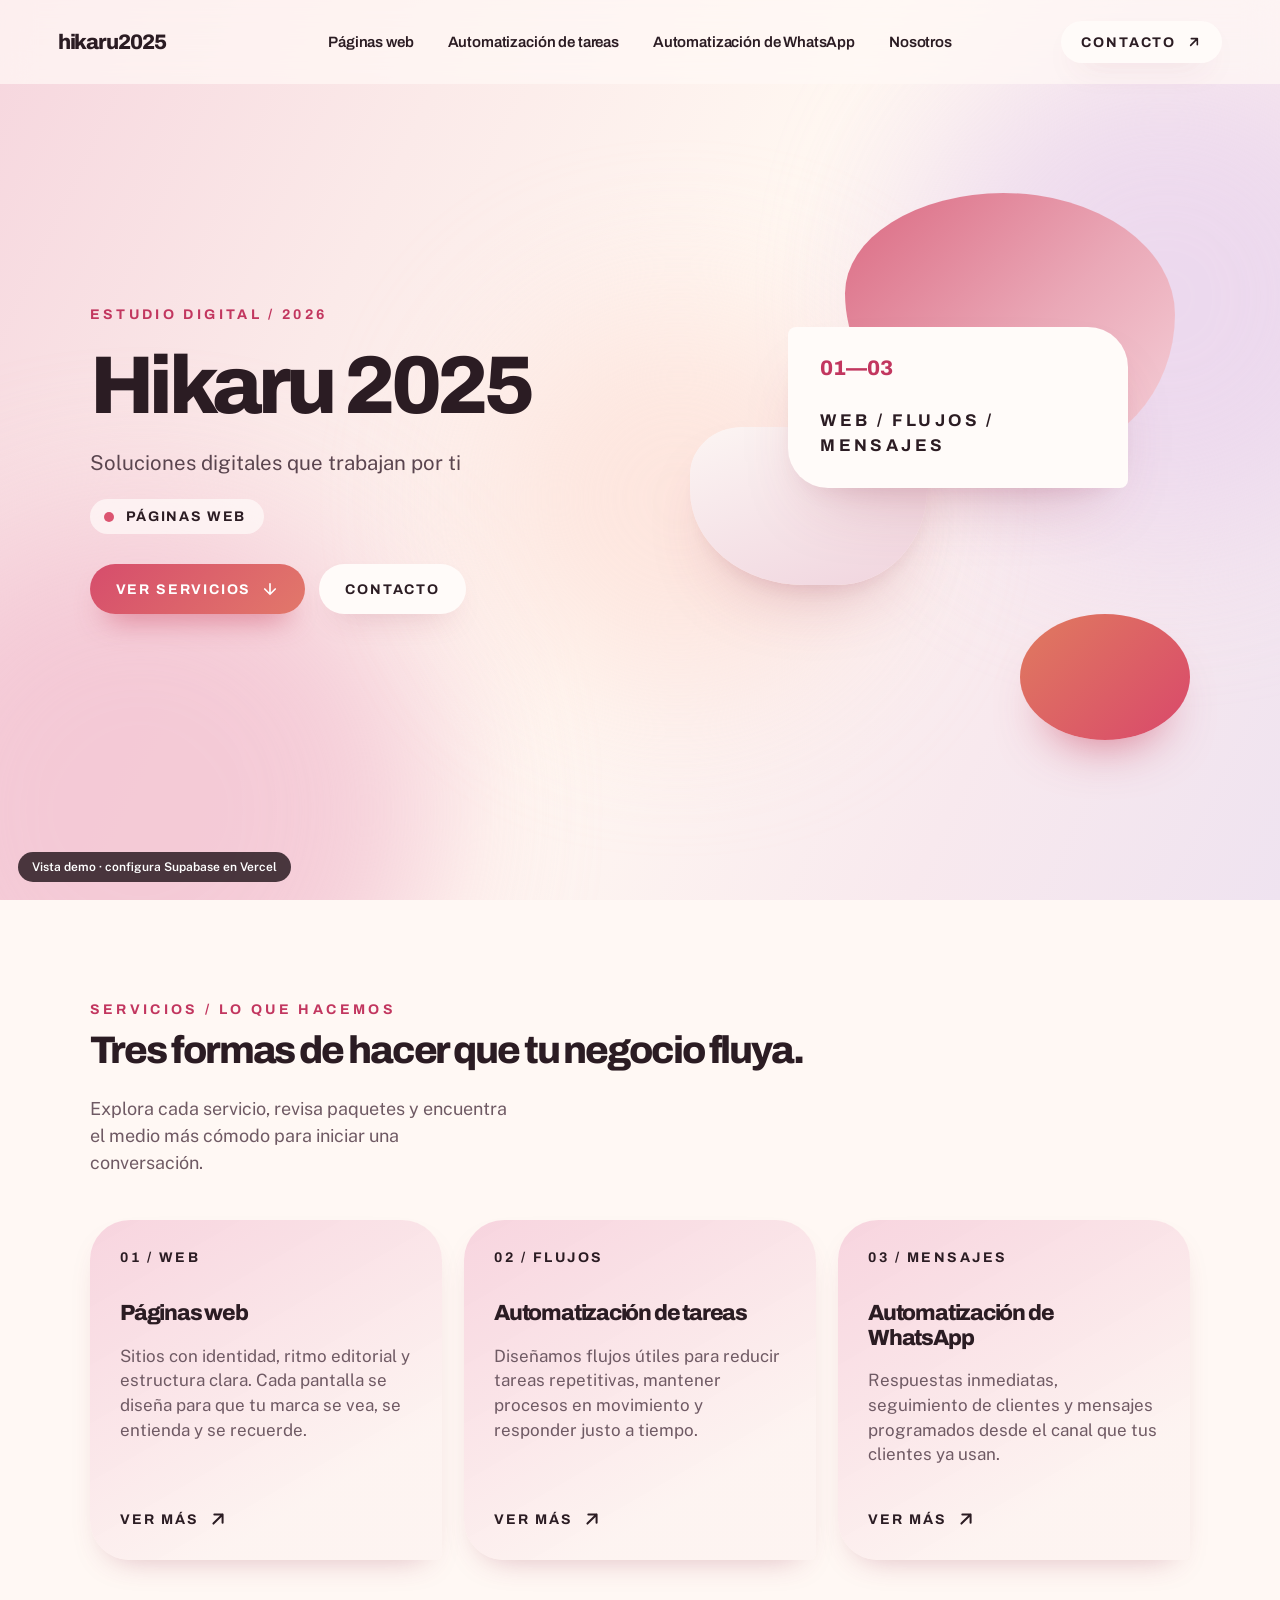
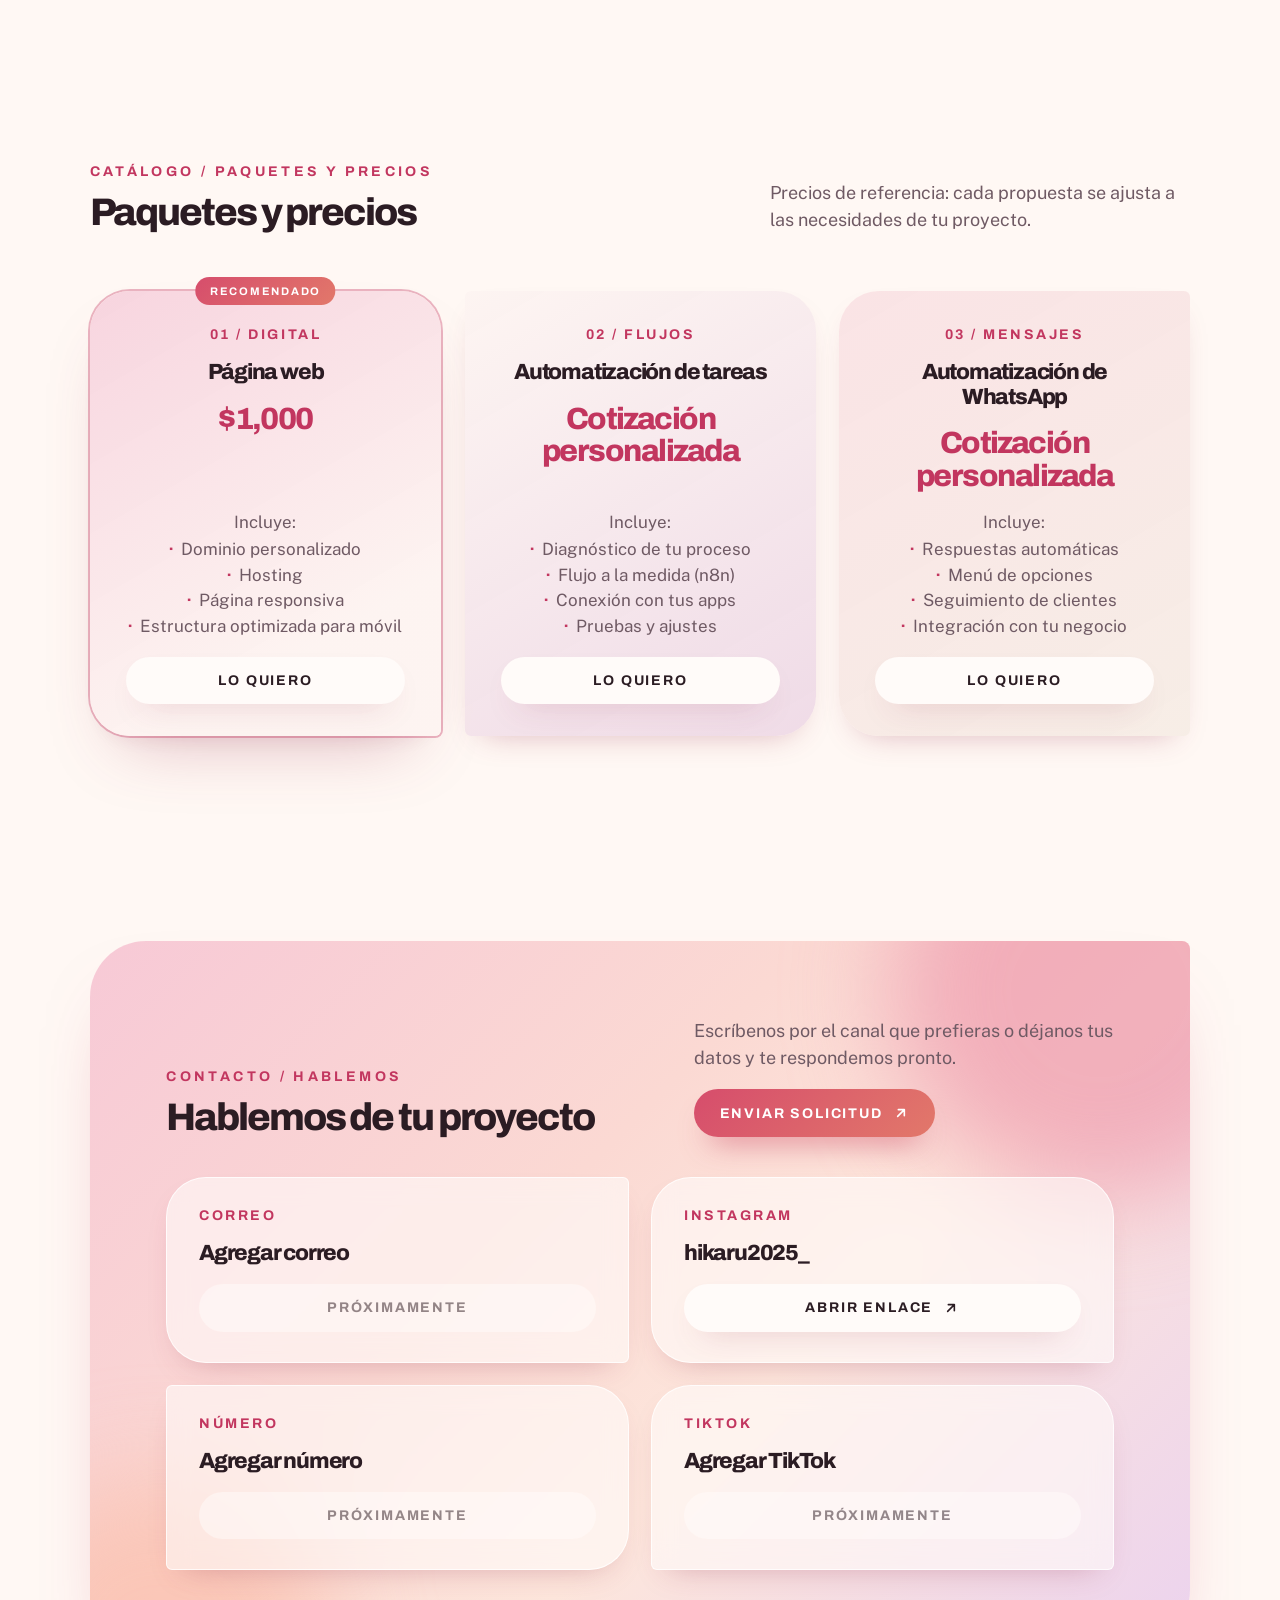
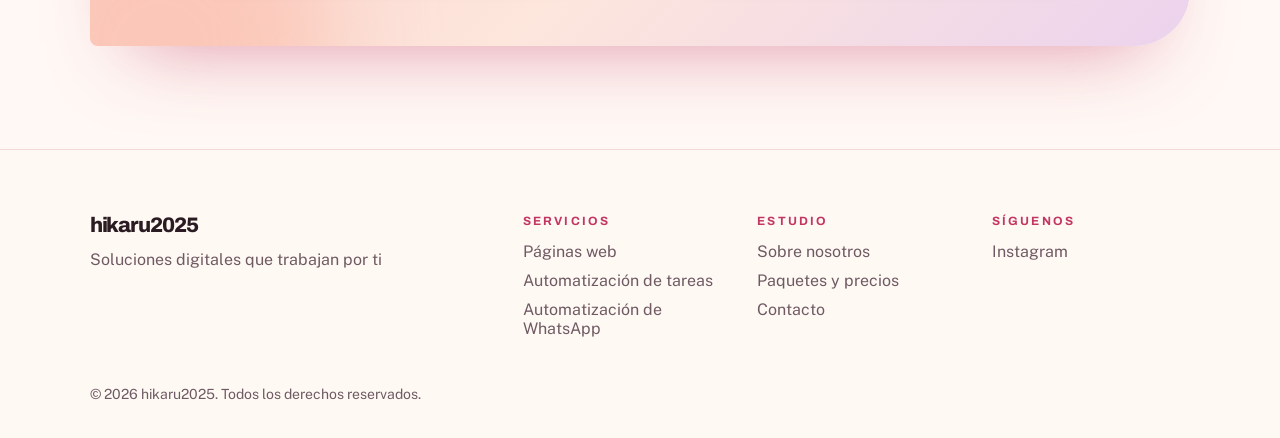
==== index.html @ 3b114d68 "primer commit" ====
<!doctype html>
<html lang="es">
<head>
  <meta charset="utf-8">
  <meta name="viewport" content="width=device-width, initial-scale=1">
  <title>hikaru2025 · Estudio digital</title>
  <meta name="description" content="Páginas web, automatización de tareas y automatización de WhatsApp.">
  <meta name="theme-color" content="#fbe8eb">
  <link rel="preconnect" href="https://fonts.googleapis.com">
  <link rel="preconnect" href="https://fonts.gstatic.com" crossorigin>
  <link href="https://fonts.googleapis.com/css2?family=Archivo:wght@500;600;700;800;900&family=Public+Sans:wght@400;500;600&display=swap" rel="stylesheet">
  <link rel="stylesheet" href="/styles.css">
</head>
<body>
  <div class="bg-orbs" aria-hidden="true"><span></span><span></span><span></span></div>

  <header class="site-header" id="site-header">
    <div class="nav-inner"><a class="brand" href="/">hikaru2025</a></div>
  </header>

  <main id="page">
    <section class="section page-hero is-loading" aria-busy="true">
      <div class="loader"><span></span><span></span><span></span></div>
    </section>
  </main>

  <footer class="site-footer" id="site-footer"></footer>

  <script type="module" src="/js/pages/home.js"></script>
</body>
</html>
---- styles.css ----
/* =====================================================================
   hikaru2025 · Estilos del sitio público
   ===================================================================== */
:root {
  --cream: #fff8f4;
  --paper: #fffbf9;
  --ink: #2b1c23;
  --muted: #6f5a64;
  --accent: #c2365f;
  --accent-2: #dc5470;
  --coral: #e5806a;
  --rose: #f6d4dd;
  --blush: #fbe8eb;
  --lilac: #efe3f0;
  --line: rgba(194, 54, 95, .16);

  --grad-accent: linear-gradient(135deg, #d64d6c 0%, #e2786a 100%);
  --grad-1: linear-gradient(150deg, rgba(247, 210, 221, .95) 0%, rgba(253, 243, 240, .92) 75%);
  --grad-2: linear-gradient(150deg, rgba(253, 244, 241, .95) 0%, rgba(238, 216, 229, .92) 100%);
  --grad-3: linear-gradient(150deg, rgba(237, 223, 240, .95) 0%, rgba(253, 247, 244, .92) 100%);
  --grad-4: linear-gradient(150deg, rgba(250, 226, 228, .95) 0%, rgba(246, 236, 228, .92) 100%);
  --grad-contact: linear-gradient(135deg, #f7c9d6 0%, #fbd9d3 40%, #fde6dc 62%, #ecd3ee 100%);

  --shadow: 0 34px 70px -34px rgba(160, 60, 90, .38), 0 12px 30px -20px rgba(120, 40, 70, .2);
  --shadow-sm: 0 14px 32px -18px rgba(150, 50, 80, .38);

  --font-display: "Archivo", system-ui, sans-serif;
  --font-body: "Public Sans", system-ui, sans-serif;

  --gutter: clamp(20px, 7vw, 140px);
  --header: 84px;
  --ease: cubic-bezier(.2, .75, .2, 1);
}

*, *::before, *::after { box-sizing: border-box; }
html { scroll-behavior: smooth; scroll-padding-top: calc(var(--header) + 12px); }
body {
  margin: 0; min-height: 100vh; display: flex; flex-direction: column;
  font-family: var(--font-body); color: var(--ink); background: var(--cream);
  -webkit-font-smoothing: antialiased; overflow-x: hidden;
}
main { flex: 1; }
img { max-width: 100%; display: block; }
a { color: inherit; }
button { font: inherit; color: inherit; cursor: pointer; }
::selection { background: var(--accent); color: #fff; }
:focus-visible { outline: 3px solid rgba(194, 54, 95, .45); outline-offset: 3px; }

/* ---------- Fondo animado ---------- */
.bg-orbs {
  position: fixed; inset: 0; z-index: -1; overflow: hidden;
  background: linear-gradient(115deg, #f6d6de 0%, #fbeae9 28%, #fff7f1 52%, #f8e9ee 78%, #efe3f0 100%);
}
.bg-orbs span { position: absolute; border-radius: 50%; filter: blur(80px); opacity: .75; animation: drift 22s ease-in-out infinite alternate; }
.bg-orbs span:nth-child(1) { width: 46vw; height: 46vw; left: -12vw; bottom: -16vw; background: #f2bfd0; }
.bg-orbs span:nth-child(2) { width: 38vw; height: 38vw; right: -10vw; top: 6vh; background: #e9d4ee; animation-duration: 28s; }
.bg-orbs span:nth-child(3) { width: 30vw; height: 30vw; left: 38vw; top: 34vh; background: #fde0d8; animation-duration: 34s; }
@keyframes drift { to { transform: translate3d(7vw, -5vh, 0) scale(1.18); } }

/* ---------- Encabezado / menú ---------- */
.site-header {
  position: sticky; top: 0; z-index: 50;
  background: rgba(255, 249, 245, .72);
  backdrop-filter: blur(16px); -webkit-backdrop-filter: blur(16px);
  transition: background .3s, box-shadow .3s;
}
.site-header.scrolled { background: rgba(255, 249, 245, .92); box-shadow: 0 10px 30px -22px rgba(120, 40, 70, .5); }
.nav-inner {
  height: var(--header); display: grid; grid-template-columns: 1fr auto 1fr; align-items: center; gap: 28px;
  padding: 0 clamp(18px, 4.5vw, 86px);
}
.brand { justify-self: start; text-decoration: none; font-family: var(--font-display); font-weight: 800; font-size: 21px; letter-spacing: -.05em; }
.nav-links { display: flex; align-items: center; justify-content: center; gap: 6px; }
.nav-cta { justify-self: end; }
.nav-links a {
  position: relative; padding: 10px 14px; border-radius: 999px; text-decoration: none;
  font-family: var(--font-display); font-weight: 600; font-size: 15px; letter-spacing: -.01em;
  transition: background .2s, color .2s;
}
.nav-links a::after {
  content: ""; position: absolute; left: 14px; right: 14px; bottom: 5px; height: 2px; border-radius: 2px;
  background: var(--grad-accent); transform: scaleX(0); transform-origin: left; transition: transform .35s var(--ease);
}
.nav-links a:hover::after, .nav-links a[aria-current="page"]::after { transform: scaleX(1); }
.nav-links a[aria-current="page"] { color: var(--accent); }
.nav-contact-mobile { display: none; }

.pill-btn {
  display: inline-flex; align-items: center; gap: 10px;
  border: 0; background: var(--paper); padding: 13px 20px; border-radius: 999px; text-decoration: none;
  font-family: var(--font-display); font-weight: 700; font-size: 14px; letter-spacing: .14em; text-transform: uppercase;
  box-shadow: var(--shadow-sm); transition: transform .25s var(--ease), box-shadow .25s, background .25s, color .25s;
}
.pill-btn:hover, .pill-btn[aria-current="page"] { transform: translateY(-2px); box-shadow: var(--shadow); background: var(--grad-accent); color: #fff; }

.menu-toggle { display: none; width: 46px; height: 46px; border: 0; border-radius: 50%; background: var(--paper); box-shadow: var(--shadow-sm); position: relative; }
.menu-toggle span { position: absolute; left: 14px; right: 14px; height: 2px; border-radius: 2px; background: currentColor; transition: transform .3s var(--ease), top .3s; }
.menu-toggle span:first-child { top: 19px; }
.menu-toggle span:last-child { top: 26px; }
.menu-open .menu-toggle span:first-child { top: 22px; transform: rotate(45deg); }
.menu-open .menu-toggle span:last-child { top: 22px; transform: rotate(-45deg); }

/* ---------- Tipografía ---------- */
.eyebrow { margin: 0; color: var(--accent); font-family: var(--font-display); font-weight: 700; font-size: 14px; letter-spacing: .24em; text-transform: uppercase; }
.kicker { font-family: var(--font-display); font-weight: 700; font-size: 14px; letter-spacing: .18em; text-transform: uppercase; }
.kicker.accent { color: var(--accent); }
.display { margin: 0; font-family: var(--font-display); font-weight: 800; letter-spacing: -.055em; line-height: 1.02; }
.h1 { font-size: clamp(48px, 6.4vw, 104px); }
.h1-page { font-size: clamp(40px, 5vw, 76px); }
.h2 { font-size: clamp(30px, 3vw, 46px); }
.h3 { font-size: clamp(22px, 1.7vw, 27px); line-height: 1.12; }
.lead { margin: 0; font-size: clamp(19px, 1.6vw, 25px); color: #5a454f; max-width: 34ch; line-height: 1.35; }
.text { margin: 0; color: var(--muted); font-size: 18px; line-height: 1.5; max-width: 52ch; }

/* ---------- Botones ---------- */
.btn {
  display: inline-flex; align-items: center; justify-content: center; gap: 10px;
  padding: 16px 26px; border: 0; border-radius: 999px; text-decoration: none;
  font-family: var(--font-display); font-weight: 700; font-size: 14px; letter-spacing: .13em; text-transform: uppercase; white-space: nowrap;
  transition: transform .25s var(--ease), box-shadow .25s, background .25s, color .25s;
}
.btn:hover { transform: translateY(-3px); }
.btn:active { transform: translateY(0); }
.btn-primary { background: var(--grad-accent); color: #fff; box-shadow: 0 18px 30px -16px rgba(200, 60, 90, .75); }
.btn-primary:hover { box-shadow: 0 24px 36px -16px rgba(200, 60, 90, .85); }
.btn-ghost { background: var(--paper); color: var(--ink); box-shadow: var(--shadow-sm); }
.btn-ghost:hover { background: #fff; }
.btn-block { width: 100%; }
.btn[aria-disabled="true"], .btn:disabled { opacity: .5; pointer-events: none; box-shadow: none; }
.btn svg { transition: transform .25s var(--ease); }
.btn:hover svg { transform: translate(2px, -2px); }

/* ---------- Secciones ---------- */
.section { position: relative; padding: clamp(56px, 8vw, 120px) var(--gutter); display: grid; gap: 44px; }
.section-head { display: flex; justify-content: space-between; align-items: end; gap: 24px 56px; flex-wrap: wrap; }
.section-head > div:first-child { display: grid; gap: 14px; max-width: 760px; }
.section-aside { display: grid; gap: 18px; justify-items: start; max-width: 420px; }

.reveal { opacity: 0; translate: 0 34px; transition: opacity .9s var(--ease) var(--d, 0s), translate .9s var(--ease) var(--d, 0s); }
.reveal.in { opacity: 1; translate: 0 0; }

.tilt {
  transform: perspective(1000px) rotateX(var(--rx, 0deg)) rotateY(var(--ry, 0deg)) translateY(var(--lift, 0px));
  transition: transform .35s var(--ease), box-shadow .35s, opacity .9s var(--ease) var(--d, 0s), translate .9s var(--ease) var(--d, 0s);
}
.tilt:hover { --lift: -8px; box-shadow: var(--shadow); }

/* ---------- Portadas ---------- */
.hero { min-height: calc(100svh - var(--header)); grid-template-columns: 1.05fr 1fr; align-items: center; padding-top: 40px; }
.page-hero { min-height: calc(78svh - var(--header)); align-content: center; }
.page-hero.split { grid-template-columns: 1.05fr 1fr; align-items: center; }
.page-hero.is-loading { place-items: center; }
.hero-copy { display: grid; gap: 22px; justify-items: start; }
.hero-actions { display: flex; gap: 14px; flex-wrap: wrap; margin-top: 8px; }
.num { font-family: var(--font-display); font-weight: 800; font-size: 22px; letter-spacing: -.04em; color: var(--accent); }
.ticker {
  display: inline-flex; align-items: center; gap: 12px; margin: 0;
  padding: 10px 18px 10px 14px; border-radius: 999px; background: rgba(255, 251, 249, .7);
  font-family: var(--font-display); font-weight: 700; font-size: 14px; letter-spacing: .12em; text-transform: uppercase;
}
.ticker-dot { width: 10px; height: 10px; border-radius: 50%; background: var(--accent-2); animation: pulse 2s infinite; }
@keyframes pulse { 0% { box-shadow: 0 0 0 0 rgba(220, 84, 112, .5); } 70%, 100% { box-shadow: 0 0 0 12px rgba(220, 84, 112, 0); } }
[data-ticker] { display: inline-block; transition: opacity .35s, translate .35s; }
[data-ticker].out { opacity: 0; translate: 0 8px; }

.hero-visual { position: relative; height: min(560px, 62vh); }
.about-visual { height: min(500px, 56vh); }
[data-depth] { translate: var(--px, 0) var(--py, 0); transition: translate .5s ease-out; }
.blob { position: absolute; }
.blob-a {
  right: 3%; top: 2%; width: 64%; aspect-ratio: 1.25;
  background: linear-gradient(135deg, #db6a82 0%, #eaa8b7 55%, #f6d2da 100%);
  border-radius: 48% 52% 40% 60% / 38% 46% 54% 62%;
  animation: morph 14s ease-in-out infinite, float 9s ease-in-out infinite;
}
.blob-b {
  left: 3%; top: 44%; width: 46%; aspect-ratio: 1.5;
  background: linear-gradient(160deg, #fcf5f3, #f0d4de);
  border-radius: 22% 26% 38% 48% / 30% 30% 60% 60%; box-shadow: var(--shadow);
  animation: float 11s ease-in-out infinite reverse;
}
.blob-c {
  right: 0; bottom: 0; width: 33%; aspect-ratio: 1.35; border-radius: 50%;
  background: linear-gradient(135deg, #e07b5f, #d9486b); box-shadow: 0 30px 50px -28px rgba(200, 60, 90, .7);
  animation: morph 10s ease-in-out infinite reverse, float 7s ease-in-out infinite;
}
@keyframes morph {
  0%, 100% { border-radius: 48% 52% 40% 60% / 38% 46% 54% 62%; }
  33% { border-radius: 60% 40% 55% 45% / 50% 60% 40% 50%; }
  66% { border-radius: 40% 60% 45% 55% / 60% 40% 60% 40%; }
}
@keyframes float { 50% { transform: translateY(-18px) rotate(3deg); } }
.hero-card {
  position: absolute; left: 22%; top: 26%; z-index: 2; width: min(340px, 72%); padding: 30px 32px;
  display: grid; gap: 30px; background: var(--paper); border-radius: 8px 40px 8px 40px; box-shadow: var(--shadow);
}
.hero-card .range { font-family: var(--font-display); font-weight: 800; font-size: 21px; color: var(--accent); letter-spacing: -.03em; }
.hero-card .tags { font-family: var(--font-display); font-weight: 700; font-size: 17px; letter-spacing: .2em; text-transform: uppercase; line-height: 1.45; }

/* ---------- Tarjetas de servicio ---------- */
.service-grid { display: grid; grid-template-columns: repeat(auto-fit, minmax(260px, 1fr)); gap: 22px; }
.nav-card {
  position: relative; isolation: isolate; overflow: hidden; min-height: 340px; padding: 30px;
  display: flex; flex-direction: column; gap: 18px; text-decoration: none;
  background: var(--grad-1); border-radius: 40px 40px 6px 40px; box-shadow: var(--shadow-sm);
}
.nav-card { transition: transform .35s var(--ease), box-shadow .35s, color .45s var(--ease), opacity .9s var(--ease) var(--d, 0s), translate .9s var(--ease) var(--d, 0s); }
.nav-card::before {
  content: ""; position: absolute; inset: 0; z-index: -1;
  background: linear-gradient(135deg, #c93a62 0%, #dd5f72 55%, #e47a6c 100%);
  opacity: 0; transition: opacity .45s var(--ease);
}
.nav-card:hover::before, .nav-card:focus-visible::before, .nav-card:active::before { opacity: 1; }
.nav-card:hover, .nav-card:focus-visible, .nav-card:active { color: #fff; }
.nav-card:active { --lift: -2px; }
.nav-card .h3 { margin-top: 18px; }
.card-text { color: var(--muted); font-size: 17px; line-height: 1.45; transition: color .45s var(--ease); }
.nav-card:hover .card-text, .nav-card:focus-visible .card-text, .nav-card:active .card-text { color: rgba(255, 255, 255, .9); }
.card-link { margin-top: auto; display: inline-flex; align-items: center; gap: 8px; font-family: var(--font-display); font-weight: 700; font-size: 14px; letter-spacing: .14em; text-transform: uppercase; }
.card-link .arrow { display: inline-flex; transition: transform .35s var(--ease); }
.nav-card:hover .arrow { transform: translate(6px, -6px) scale(1.15); }

/* ---------- Imagen / ilustración del servicio ---------- */
.media-stage { position: relative; height: min(520px, 60vh); }
.halo {
  position: absolute; inset: 0 0 0 4%;
  background: radial-gradient(circle at 40% 40%, rgba(255, 255, 255, .85), rgba(255, 246, 244, .5));
  border-radius: 58% 42% 45% 55% / 48% 52% 48% 52%; animation: morph 18s ease-in-out infinite;
}
.media-frame { position: absolute; left: 13%; top: 9%; width: 62%; aspect-ratio: 1.25; overflow: hidden; border-radius: 8px 44px 8px 44px; box-shadow: var(--shadow); background: #f3dbe2; }
.media-frame img { width: 100%; height: 100%; object-fit: cover; transition: transform 1.2s var(--ease); }
.media-stage:hover .media-frame img { transform: scale(1.06); }
.media-caption {
  position: absolute; right: 0; bottom: 6%; max-width: 300px; padding: 24px 28px;
  background: var(--paper); border-radius: 6px 6px 36px 6px; box-shadow: var(--shadow);
  font-family: var(--font-display); font-weight: 700; font-size: 18px; letter-spacing: .14em; text-transform: uppercase; line-height: 1.3;
  animation: float 9s ease-in-out infinite;
}
.ill { position: absolute; inset: 0; }
.ill-browser { background: linear-gradient(160deg, #fff, #fbeef1); display: flex; flex-direction: column; }
.ill-bar { display: flex; align-items: center; gap: 6px; padding: 12px 14px; background: #f7e3e8; }
.ill-bar i { width: 10px; height: 10px; border-radius: 50%; background: #e7a4b4; }
.ill-bar span { margin-left: 10px; flex: 1; height: 14px; border-radius: 99px; background: #fff; font: 600 10px/14px var(--font-body); color: var(--muted); padding: 0 10px; overflow: hidden; white-space: nowrap; }
.ill-body { flex: 1; padding: 16px; display: grid; grid-template-rows: 44% 1fr; gap: 12px; }
.ill-hero { border-radius: 12px; background: var(--grad-accent); position: relative; overflow: hidden; }
.ill-hero::after { content: ""; position: absolute; left: 8%; top: 28%; width: 45%; height: 12%; border-radius: 99px; background: rgba(255, 255, 255, .85); box-shadow: 0 22px 0 -2px rgba(255, 255, 255, .55); }
.ill-grid { display: grid; grid-template-columns: repeat(3, 1fr); gap: 10px; }
.ill-grid b { border-radius: 10px; background: linear-gradient(90deg, #f6dbe2 0%, #fdf1f3 50%, #f6dbe2 100%); background-size: 200% 100%; animation: shimmer 2.4s linear infinite; }
.ill-grid b:nth-child(2n) { animation-delay: .4s; }
@keyframes shimmer { to { background-position: -200% 0; } }
.ill-flow { background: linear-gradient(160deg, #2c1b24, #4a2434); }
.ill-flow svg { width: 100%; height: 100%; }
.ill-flow .node { fill: #fff6f6; }
.ill-flow .node-accent { fill: url(#flowGrad); }
.ill-flow .wire { fill: none; stroke: rgba(255, 220, 228, .45); stroke-width: 2; stroke-dasharray: 6 6; animation: dash 1.2s linear infinite; }
.ill-flow text { font: 700 11px var(--font-display); letter-spacing: .12em; fill: #3a2430; text-transform: uppercase; }
.ill-flow .node-accent + text { fill: #fff; }
@keyframes dash { to { stroke-dashoffset: -24; } }
.ill-chat { background: linear-gradient(170deg, #fdf3f1, #f3dbe4); padding: 22px; display: flex; flex-direction: column; justify-content: flex-end; gap: 10px; }
.bubble { max-width: 78%; padding: 12px 16px; border-radius: 18px 18px 18px 4px; background: #fff; font-size: 14px; line-height: 1.35; color: var(--ink); box-shadow: 0 8px 18px -12px rgba(120, 40, 70, .4); opacity: 0; animation: bubble 9s var(--ease) infinite; }
.bubble.out { align-self: flex-end; border-radius: 18px 18px 4px 18px; background: var(--grad-accent); color: #fff; }
.bubble:nth-child(2) { animation-delay: .9s; }
.bubble:nth-child(3) { animation-delay: 1.8s; }
.bubble:nth-child(4) { animation-delay: 2.7s; }
@keyframes bubble { 0% { opacity: 0; transform: translateY(12px) scale(.96); } 8%, 82% { opacity: 1; transform: none; } 92%, 100% { opacity: 0; transform: translateY(-6px); } }
.typing { display: flex; gap: 5px; padding: 14px 16px; }
.typing i { width: 7px; height: 7px; border-radius: 50%; background: #fff; animation: blink 1.2s infinite; }
.typing i:nth-child(2) { animation-delay: .2s; }
.typing i:nth-child(3) { animation-delay: .4s; }
@keyframes blink { 50% { opacity: .3; } }

/* ---------- Proyectos ---------- */
.projects-grid { display: grid; grid-template-columns: repeat(auto-fit, minmax(280px, 1fr)); gap: 24px; }
.project { display: flex; flex-direction: column; overflow: hidden; background: var(--grad-1); border-radius: 6px 40px 6px 6px; box-shadow: var(--shadow-sm); }
.project:nth-child(3n+2) { background: var(--grad-2); border-radius: 6px 40px 40px 40px; }
.project:nth-child(3n+3) { background: var(--grad-3); border-radius: 40px 40px 6px 40px; }
.project-media { position: relative; display: block; aspect-ratio: 16 / 8; overflow: hidden; background: #f3dbe2; }
.project-media img { width: 100%; height: 100%; object-fit: cover; transition: transform 1s var(--ease); }
.project:hover .project-media img { transform: scale(1.06); }
.project-media .ill-body { grid-template-rows: 1fr; }
.project-media .ill-hero::after { top: 34%; }
.project-body { flex: 1; display: grid; gap: 12px; align-content: start; padding: 26px 28px 30px; }
.project .domain { display: inline-flex; align-items: center; gap: 6px; font-size: 14px; font-weight: 600; color: var(--accent); text-decoration: none; }
.project .domain:hover { text-decoration: underline; }
.project-actions { margin-top: 14px; }

/* ---------- Paquetes ---------- */
.pkg-grid { display: flex; flex-wrap: wrap; justify-content: center; gap: 24px; padding-top: 14px; }
.pkg-grid > .pkg { flex: 1 1 260px; max-width: 400px; }
.pkg { position: relative; min-height: 440px; padding: 36px 36px 32px; display: flex; flex-direction: column; align-items: center; gap: 18px; text-align: center; background: var(--grad-1); border-radius: 40px 40px 6px 40px; box-shadow: var(--shadow-sm); }
.pkg:nth-child(3n+2) { background: var(--grad-2); border-radius: 6px 40px 40px 6px; }
.pkg:nth-child(3n+3) { background: var(--grad-4); border-radius: 40px 6px 6px 40px; }
.pkg.is-highlight { box-shadow: 0 0 0 2px rgba(194, 54, 95, .35), var(--shadow); }
.badge { position: absolute; top: -14px; left: 50%; translate: -50% 0; white-space: nowrap; padding: 8px 14px; border-radius: 999px; background: var(--grad-accent); color: #fff; font-family: var(--font-display); font-weight: 700; font-size: 11px; letter-spacing: .16em; text-transform: uppercase; }
.price { margin: 0; font-family: var(--font-display); font-weight: 800; font-size: clamp(26px, 2.4vw, 38px); letter-spacing: -.05em; line-height: 1.05; color: var(--accent); overflow-wrap: anywhere; max-width: 100%; }
.pkg-includes { margin-top: auto; width: 100%; color: var(--muted); font-size: 17px; line-height: 1.5; }
.pkg-includes ul { margin: 2px 0 0; padding: 0; list-style: none; }
.pkg-includes li::before { content: "·"; margin-right: 8px; color: var(--accent); font-weight: 700; }

/* ---------- Pasos y valores ---------- */
.steps { list-style: none; margin: 0; padding: 0; display: grid; grid-template-columns: repeat(auto-fit, minmax(220px, 1fr)); gap: 22px; }
.step { display: grid; gap: 14px; align-content: start; padding: 32px 30px; background: var(--grad-1); border-radius: 36px 36px 6px 36px; box-shadow: var(--shadow-sm); }
.step:nth-child(4n+2) { background: var(--grad-2); border-radius: 6px 36px 36px 36px; }
.step:nth-child(4n+3) { background: var(--grad-3); border-radius: 36px 6px 36px 36px; }
.step:nth-child(4n+4) { background: var(--grad-4); border-radius: 36px 36px 36px 6px; }
.step .text { font-size: 17px; }
.step-n { font-family: var(--font-display); font-weight: 900; font-size: 46px; letter-spacing: -.06em; line-height: 1; background: var(--grad-accent); -webkit-background-clip: text; background-clip: text; color: transparent; }

/* ---------- Sobre nosotros ---------- */
.story-grid { display: grid; grid-template-columns: 1fr 1.2fr; gap: 40px 80px; align-items: start; }
.story-text { display: grid; gap: 20px; }
.stats { display: grid; grid-template-columns: repeat(3, 1fr); gap: 22px; padding: 34px; border-radius: 40px 6px 40px 6px; background: rgba(255, 252, 251, .75); box-shadow: var(--shadow-sm); }
.stat { display: grid; gap: 6px; text-align: center; }
.stat-n { font-family: var(--font-display); font-weight: 900; font-size: clamp(44px, 5vw, 76px); letter-spacing: -.06em; line-height: 1; background: var(--grad-accent); -webkit-background-clip: text; background-clip: text; color: transparent; }
.stat .kicker { color: var(--muted); font-size: 12px; }

/* ---------- Llamado a la acción ---------- */
.cta-band {
  display: flex; justify-content: space-between; align-items: center; gap: 24px 40px; flex-wrap: wrap;
  padding: clamp(36px, 5vw, 64px); border-radius: 48px 6px 48px 6px; background: var(--grad-accent); color: #fff;
  box-shadow: 0 34px 60px -34px rgba(200, 60, 90, .8); position: relative; overflow: hidden;
}
.cta-band::after { content: ""; position: absolute; right: -60px; top: -80px; width: 260px; height: 260px; border-radius: 50%; background: rgba(255, 255, 255, .14); animation: morph 12s ease-in-out infinite; }
.cta-band > div { display: grid; gap: 10px; position: relative; z-index: 1; }
.cta-band .text { color: rgba(255, 255, 255, .88); }
.cta-band .btn-primary { background: #fff; color: var(--accent); position: relative; z-index: 1; }

/* ---------- Contacto ---------- */
.contact-grid { display: grid; grid-template-columns: repeat(2, 1fr); gap: 22px; }
.contact { padding: 30px 32px; display: grid; gap: 18px; background: var(--grad-1); border-radius: 40px 6px 6px 40px; box-shadow: var(--shadow-sm); }
.contact:nth-child(4n+2) { background: var(--grad-3); border-radius: 40px 40px 6px 40px; }
.contact:nth-child(4n+3) { background: var(--grad-2); border-radius: 6px 40px 40px 6px; }
.contact:nth-child(4n+4) { background: var(--grad-4); border-radius: 40px 40px 6px 6px; }
.contact .value { overflow-wrap: anywhere; }
.contact-grid.compact { gap: 14px; margin-top: 10px; }
.contact-grid.compact .contact { padding: 22px 24px; gap: 12px; }
.contact-grid.compact .h3 { font-size: 20px; }
.contact-grid.compact .btn { padding: 12px 16px; font-size: 12px; }

/* Tema contacto: rosa pastel más intenso (sección del inicio y página de contacto) */
.theme-dark .contact, .theme-contact .contact {
  background: rgba(255, 252, 251, .6); border: 1px solid rgba(255, 255, 255, .75);
  backdrop-filter: blur(12px); -webkit-backdrop-filter: blur(12px); box-shadow: var(--shadow-sm);
}
.theme-dark .contact:hover, .theme-contact .contact:hover { background: rgba(255, 252, 251, .85); }
.contact-band {
  position: relative; overflow: hidden; isolation: isolate;
  display: grid; gap: 40px; padding: clamp(36px, 6vw, 90px);
  background: var(--grad-contact); border-radius: 56px 8px 56px 8px;
  box-shadow: 0 40px 80px -44px rgba(194, 54, 95, .55);
}
.contact-band::before, .contact-band::after { content: ""; position: absolute; z-index: -1; border-radius: 50%; filter: blur(50px); }
.contact-band::before { width: 420px; height: 420px; right: -120px; top: -160px; background: rgba(235, 140, 165, .6); animation: drift 18s ease-in-out infinite alternate; }
.contact-band::after { width: 340px; height: 340px; left: -100px; bottom: -170px; background: rgba(250, 190, 170, .65); animation: drift 24s ease-in-out infinite alternate-reverse; }

/* Página de contacto: mismo rosa pastel, con un degradado distinto */
body.theme-contact { background: #f8d5dc; }
.theme-contact .bg-orbs { background: var(--grad-contact); }
.theme-contact .bg-orbs span:nth-child(1) { background: #ef9fb6; opacity: .7; }
.theme-contact .bg-orbs span:nth-child(2) { background: #fbc6b4; opacity: .7; }
.theme-contact .bg-orbs span:nth-child(3) { background: #dcbfe8; opacity: .6; }
.theme-contact .site-header { background: rgba(255, 240, 242, .6); }
.theme-contact .site-header.scrolled { background: rgba(255, 240, 242, .92); }
.contact-page { grid-template-columns: 1fr minmax(0, 600px); align-items: start; gap: 56px; padding-top: clamp(40px, 6vw, 90px); }
.contact-intro { display: grid; gap: 20px; }

/* ---------- Formulario ---------- */
.form-card {
  --ink: #2b1c23; --muted: #6f5a64; --accent: #c2365f; --paper: #fffbf9;
  color: var(--ink); display: grid; gap: 22px; padding: clamp(28px, 4vw, 52px);
  background: rgba(255, 252, 251, .96); border-radius: 48px 6px 48px 6px; box-shadow: var(--shadow);
}
.form-intro { display: grid; gap: 10px; margin-bottom: 6px; }
.form-intro .text { font-size: 16px; }
.row-2 { display: grid; grid-template-columns: 1fr 1fr; gap: 20px; }
.field { display: grid; gap: 10px; }
.field > span:first-child { font-family: var(--font-display); font-weight: 700; font-size: 13px; letter-spacing: .2em; text-transform: uppercase; }
.field input, .field select, .field textarea {
  width: 100%; padding: 15px 18px; border: 1px solid #f0d4dc; border-radius: 14px;
  background: #fffdfc; font: inherit; font-size: 17px; color: #2b1c23; transition: border-color .2s, box-shadow .2s;
}
.field textarea { min-height: 140px; resize: vertical; }
.field input:focus, .field select:focus, .field textarea:focus { outline: none; border-color: #c2365f; box-shadow: 0 0 0 4px rgba(194, 54, 95, .12); }
.hp { position: absolute; left: -9999px; width: 1px; height: 1px; opacity: 0; }
.form-card .btn-primary { justify-self: start; }

/* ---------- Pie de página ---------- */
.site-footer { padding: 64px var(--gutter) 36px; border-top: 1px solid var(--line); background: rgba(255, 249, 245, .55); }
.theme-contact .site-footer { background: rgba(255, 245, 243, .5); }
.footer-grid { display: grid; grid-template-columns: 2fr repeat(3, 1fr); gap: 36px; }
.footer-brand { display: grid; gap: 12px; align-content: start; }
.footer-brand .text { font-size: 16px; max-width: 30ch; }
.site-footer ul { list-style: none; margin: 14px 0 0; padding: 0; display: grid; gap: 10px; }
.site-footer ul a { text-decoration: none; color: var(--muted); transition: color .2s; }
.site-footer ul a:hover { color: var(--accent); }
.site-footer .kicker { margin: 0; font-size: 12px; }
.footer-legal { margin: 48px 0 0; font-size: 14px; color: var(--muted); }

/* ---------- Varios ---------- */
.loader { display: flex; gap: 10px; justify-content: center; }
.loader span { width: 14px; height: 14px; border-radius: 50%; background: var(--accent-2); animation: blink 1s infinite; }
.loader span:nth-child(2) { animation-delay: .15s; }
.loader span:nth-child(3) { animation-delay: .3s; }
.demo-badge { position: fixed; left: 18px; bottom: 18px; z-index: 39; padding: 8px 14px; border-radius: 999px; background: rgba(43, 28, 35, .85); color: #fff; font: 600 12px var(--font-body); }
.toast {
  position: fixed; left: 50%; bottom: 32px; z-index: 80; max-width: min(92vw, 460px);
  padding: 14px 22px; border-radius: 16px; background: #2b1c23; color: #fff; font-size: 15px; box-shadow: var(--shadow);
  transform: translate(-50%, 20px); opacity: 0; pointer-events: none; transition: opacity .3s, transform .3s var(--ease);
}
.toast.show { opacity: 1; transform: translate(-50%, 0); }
.toast[data-type="ok"] { background: linear-gradient(135deg, #b8325a, #d9607a); }
.toast[data-type="error"] { background: #7a1f35; }

/* ---------- Responsive ---------- */
@media (max-width: 1180px) {
  .nav-inner { display: flex; }
  .menu-toggle { display: block; margin-left: auto; }
  .nav-cta { display: none; }
  .nav-links {
    position: absolute; left: 12px; right: 12px; top: calc(var(--header) - 6px);
    flex-direction: column; align-items: stretch; gap: 2px; padding: 12px;
    background: rgba(255, 250, 247, .97); border-radius: 28px; box-shadow: var(--shadow);
    opacity: 0; visibility: hidden; translate: 0 -10px; transition: opacity .3s, translate .3s var(--ease), visibility .3s;
  }
  .menu-open .nav-links { opacity: 1; visibility: visible; translate: 0 0; }
  .nav-links a { padding: 16px 18px; font-size: 18px; }
  .nav-links a::after { left: 18px; right: auto; width: 30px; bottom: 10px; }
  .nav-contact-mobile { display: block; background: var(--grad-accent); color: #fff !important; text-align: center; margin-top: 6px; }
  .nav-contact-mobile::after { display: none; }
  .contact-grid { grid-template-columns: 1fr; }
  .contact-grid.compact { grid-template-columns: 1fr 1fr; }
}
@media (max-width: 900px) {
  :root { --header: 72px; }
  .hero, .page-hero.split, .contact-page, .story-grid { grid-template-columns: 1fr; }
  .hero { min-height: 0; padding-top: 32px; }
  .page-hero { min-height: 0; }
  .hero-visual { height: 380px; }
  .media-stage { height: 360px; }
  .media-frame { left: 4%; width: 74%; }
  .media-caption { font-size: 14px; padding: 18px 20px; max-width: 220px; }
  .nav-card { min-height: 0; }
  .pkg { min-height: 0; }
  .footer-grid { grid-template-columns: 1fr 1fr; }
  .footer-brand { grid-column: 1 / -1; }
}
@media (max-width: 600px) {
  .row-2, .contact-grid.compact { grid-template-columns: 1fr; }
  .stats { grid-template-columns: 1fr; padding: 26px; }
  .hero-card { left: 10%; padding: 22px; }
  .hero-card .tags { font-size: 14px; }
  .btn { padding: 14px 20px; }
  .demo-badge { display: none; }
}

@media (prefers-reduced-motion: reduce) {
  *, *::before, *::after { animation: none !important; transition: none !important; scroll-behavior: auto !important; }
  .reveal { opacity: 1; translate: none; }
  .bubble { opacity: 1; }
}
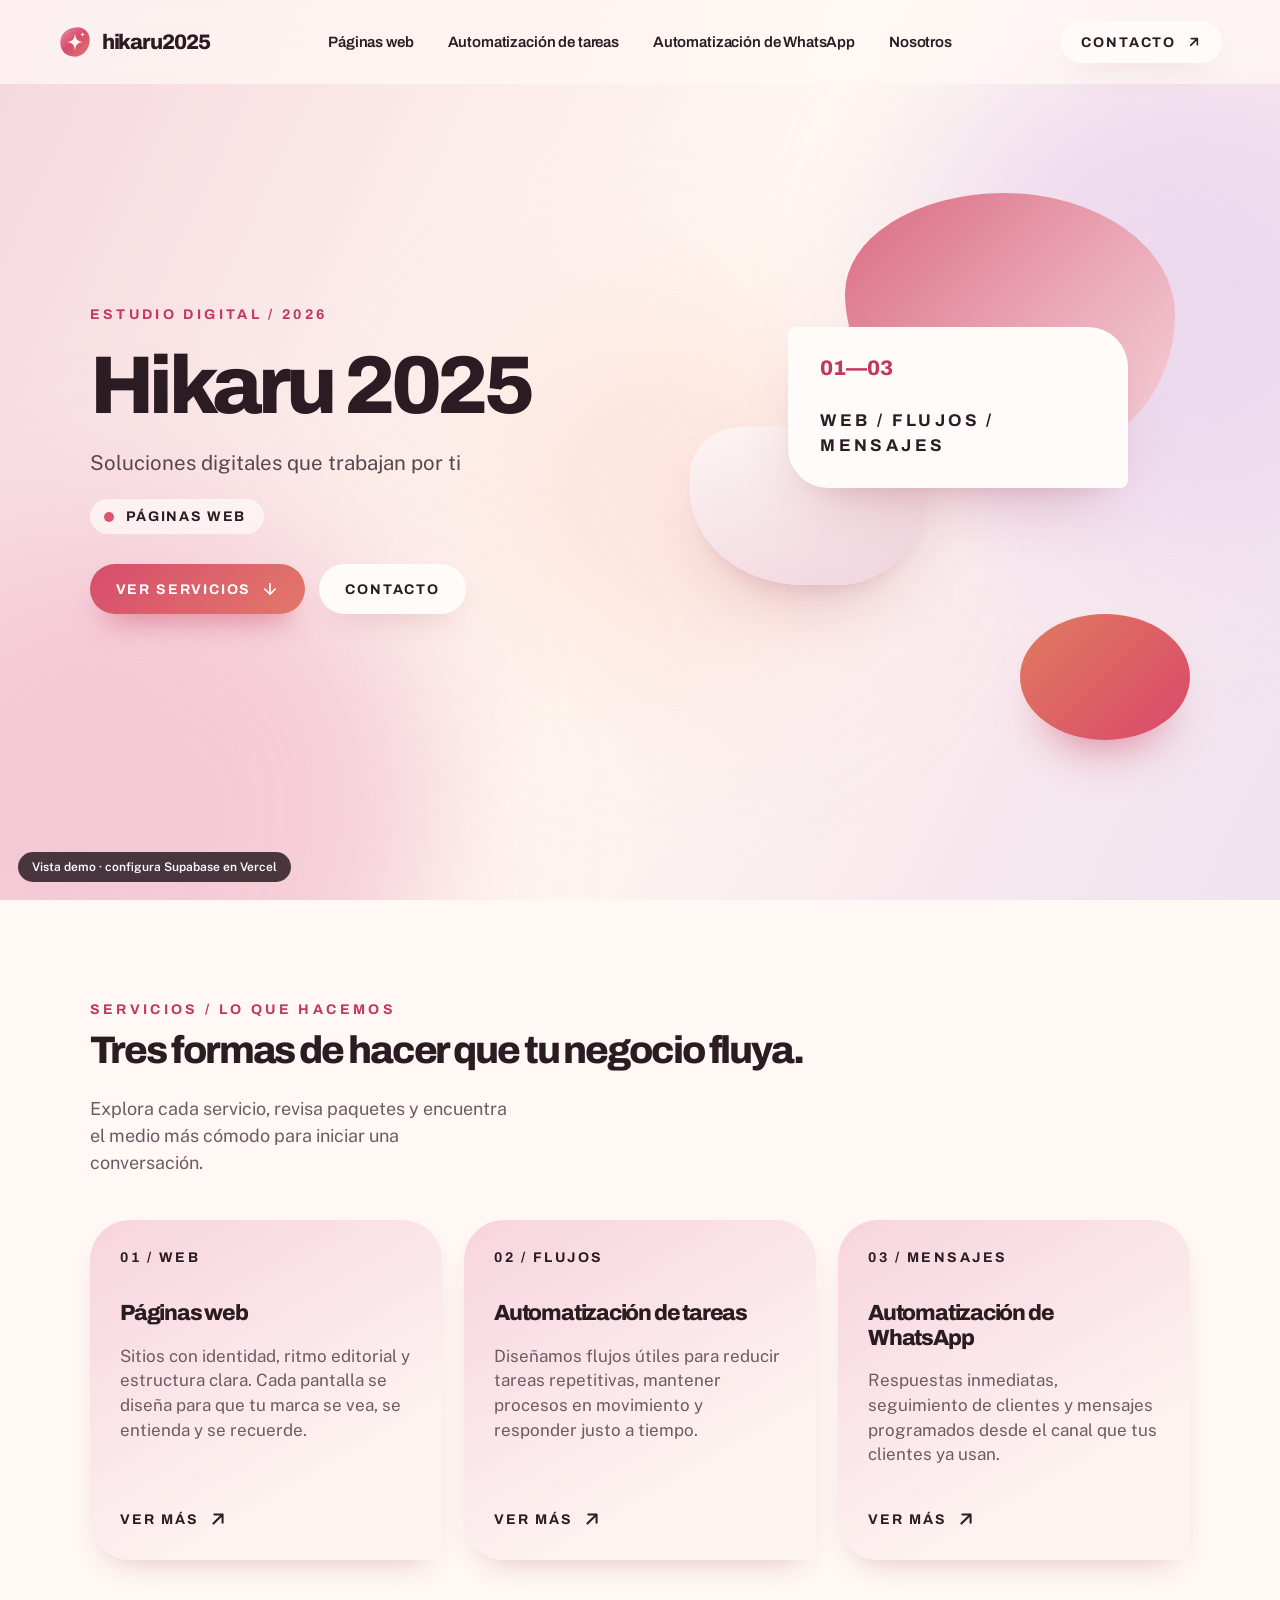
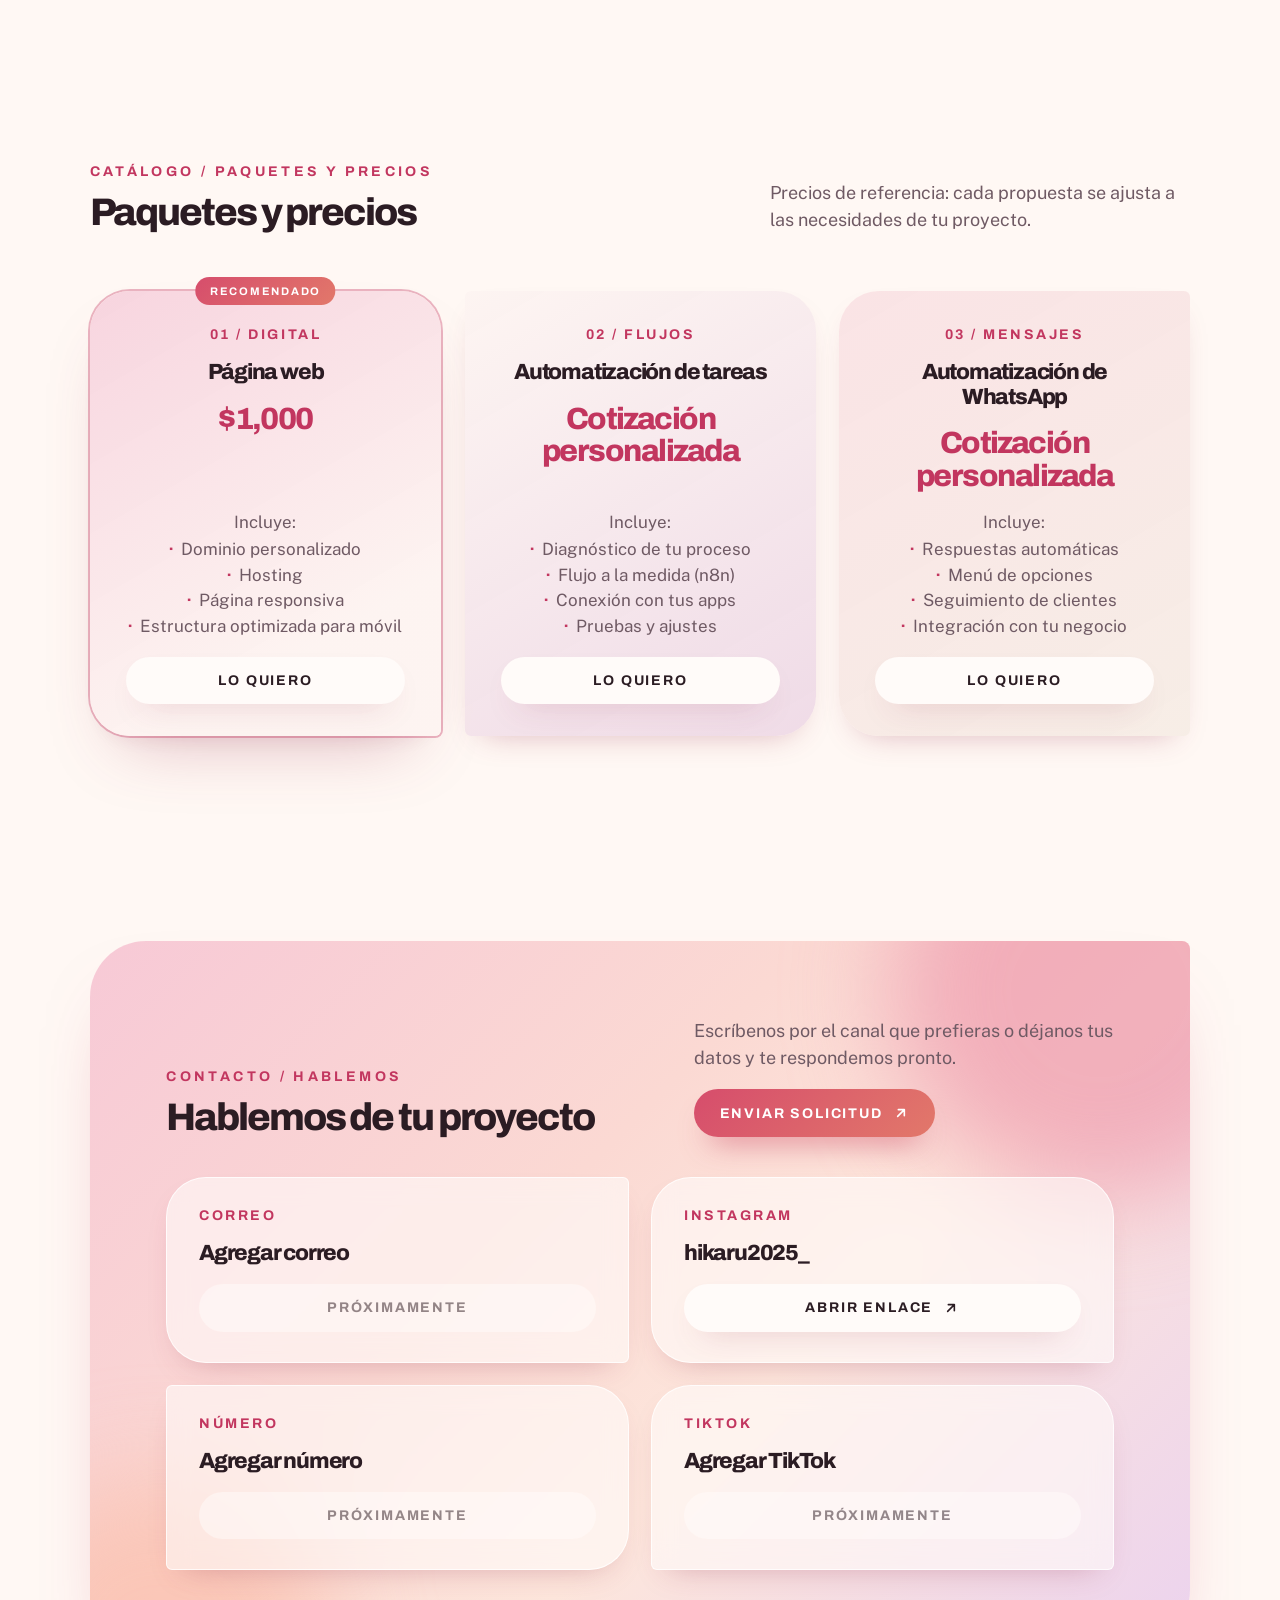
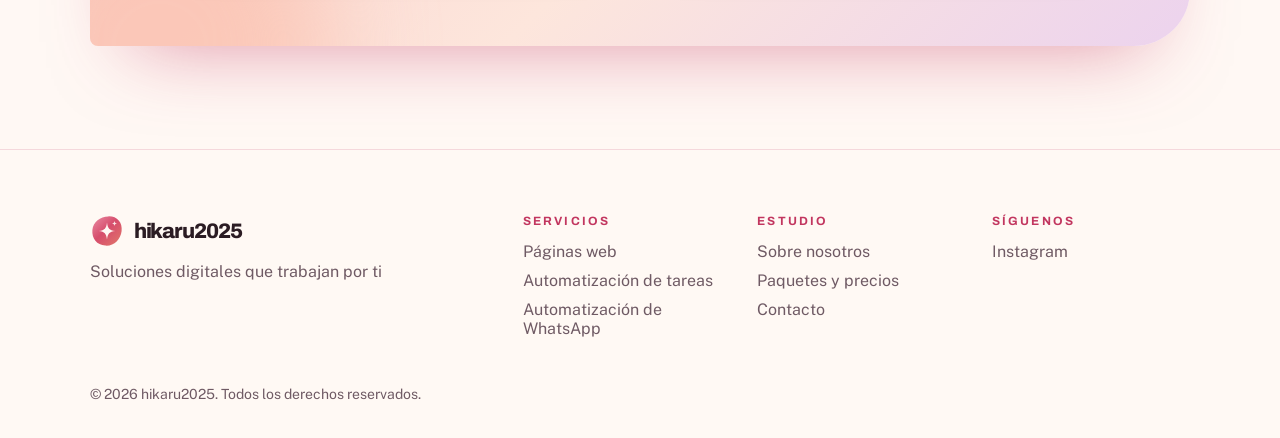
==== commit 2cb7d167: "Se agrega el logo" ====
--- a/index.html
+++ b/index.html
@@ -6,6 +6,8 @@
   <title>hikaru2025 · Estudio digital</title>
   <meta name="description" content="Páginas web, automatización de tareas y automatización de WhatsApp.">
   <meta name="theme-color" content="#fbe8eb">
+  <link rel="icon" href="/img/favicon.svg" type="image/svg+xml">
+  <link rel="apple-touch-icon" href="/img/apple-touch-icon.png">
   <link rel="preconnect" href="https://fonts.googleapis.com">
   <link rel="preconnect" href="https://fonts.gstatic.com" crossorigin>
   <link href="https://fonts.googleapis.com/css2?family=Archivo:wght@500;600;700;800;900&family=Public+Sans:wght@400;500;600&display=swap" rel="stylesheet">
@@ -15,7 +17,7 @@
   <div class="bg-orbs" aria-hidden="true"><span></span><span></span><span></span></div>
 
   <header class="site-header" id="site-header">
-    <div class="nav-inner"><a class="brand" href="/">hikaru2025</a></div>
+    <div class="nav-inner"><a class="brand" href="/"><img class="brand-mark" src="/img/logo-mark.svg" alt="" width="34" height="34"><span>hikaru2025</span></a></div>
   </header>
 
   <main id="page">
--- a/styles.css
+++ b/styles.css
@@ -69,7 +69,7 @@
   height: var(--header); display: grid; grid-template-columns: 1fr auto 1fr; align-items: center; gap: 28px;
   padding: 0 clamp(18px, 4.5vw, 86px);
 }
-.brand { justify-self: start; text-decoration: none; font-family: var(--font-display); font-weight: 800; font-size: 21px; letter-spacing: -.05em; }
+.brand { justify-self: start; display: inline-flex; align-items: center; gap: 10px; text-decoration: none; font-family: var(--font-display); font-weight: 800; font-size: 21px; letter-spacing: -.05em; }
 .nav-links { display: flex; align-items: center; justify-content: center; gap: 6px; }
 .nav-cta { justify-self: end; }
 .nav-links a {
@@ -99,6 +99,9 @@
 .menu-toggle span:last-child { top: 26px; }
 .menu-open .menu-toggle span:first-child { top: 22px; transform: rotate(45deg); }
 .menu-open .menu-toggle span:last-child { top: 22px; transform: rotate(-45deg); }
+
+.brand-mark { width: 34px; height: 34px; flex: none; transition: transform .5s var(--ease); }
+.brand:hover .brand-mark { transform: rotate(-12deg) scale(1.08); }
 
 /* ---------- Tipografía ---------- */
 .eyebrow { margin: 0; color: var(--accent); font-family: var(--font-display); font-weight: 700; font-size: 14px; letter-spacing: .24em; text-transform: uppercase; }
